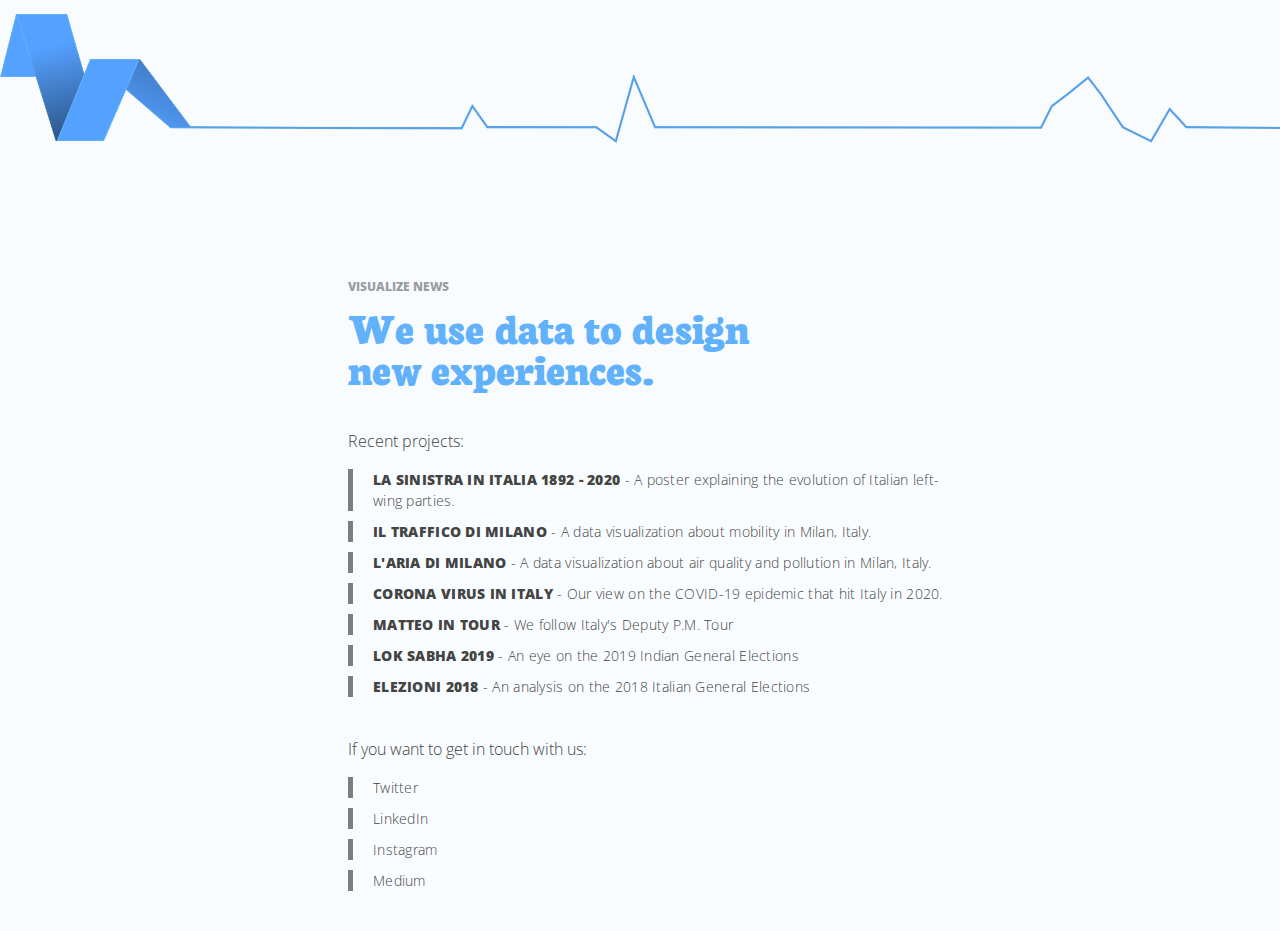
==== docs/index.html @ fd68bafb "Update index.html" ====
<!doctype html>
<html>

<head>
    <meta charset="utf-8">
    <meta name="google-site-verification" content="AcN5nJfx7fPZGibHYGf-RwRnGPdLOHXNMT0i27GuPGc">
    <meta name="viewport" content="width=device-width,initial-scale=1,minimum-scale=1,maximum-scale=5,user-scalable=1">
    <meta name="theme-color" content="#62B1FD">
    <meta http-equiv="X-UA-Compatible" content="IE=edge">
    <meta name="mobile-web-app-capable" content="yes">
    <meta name="apple-mobile-web-app-capable" content="yes">
    <title>Visualize News</title>

    <link href="https://fonts.googleapis.com/css?family=Neuton:800|Open+Sans:300,800&amp;subset=latin-ext" rel="stylesheet">

    <style>
        body {
            background: #f9fcff url(title4x.png) top left no-repeat;
            background-size: contain;
            color: #444;
            font-family: 'Open Sans', sans-serif;
            font-size: 16px;
            font-weight: 300;
            line-height: 1.5;
            min-height: 100%;
            padding-top: 10vh;
            position: relative;
            width: 100%;
        }
        
        @media screen and (min-width:960px) {
            body {
                padding-top: 20vh;
            }
        }
        
        @media screen and (min-width:1280px) {
            body {
                padding-top: 30vh;
            }
        }
        
        article {
            display: block;
            margin: 0 auto;
            max-width: 600px;
            width: 85%;
        }
        
        h1 {
            color: rgba(0, 0, 0, .4);
            font-size: 12px;
            font-weight: 800;
            letter-spacing: .002em;
            margin: 0 0 10px 0;
            text-transform: uppercase;
        }
        
        h2 {
            color: #62B1FD;
            font-family: 'Neuton', serif;
            font-size: 46px;
            font-weight: 800;
            letter-spacing: .002em;
            line-height: .9;
            margin: 0 0 40px 0;
            max-width: 450px;
        }
        
        ul,
        li {
            list-style: none;
            margin: 0;
            padding: 0;
        }
        
        ul {
            margin-bottom: 40px;
        }
        
        li {
            margin-bottom: 10px;
        }
        
        li a {
            background: rgba(255, 255, 255, .25);
            border-left: 5px solid rgba(0, 0, 0, 0.5);
            color: #444;
            display: block;
            font-size: 14px;
            letter-spacing: .02em;
            padding-left: 20px;
            text-decoration: none;
        }
        
        li a:hover,
        li a:active {
            background: rgba(0, 0, 0, .02);
            border-left-color: #62B1FD;
            color: #62B1FD;
        }
        
        li a strong {
            font-weight: 800;
            text-transform: uppercase;
        }
    </style>
</head>

<body>

    <article>
        <header>
            <h1>Visualize News</h1>

            <h2>We use data to design new experiences.</h2>
        </header>
        <div>
            <p>Recent projects:</p>

            <ul>
                <li><a href="https://storiadellasinistra.visualize.news/"><strong>La Sinistra in Italia 1892 - 2020</strong> - A poster explaining the evolution of Italian left-wing parties.</a></li>
                <li><a href="https://traffico.mia.mi.it/"><strong>Il Traffico di Milano</strong> - A data visualization about mobility in Milan, Italy.</a></li>
                <li><a href="https://aria.mia.mi.it/"><strong>L'aria di Milano</strong> - A data visualization about air quality and pollution in Milan, Italy.</a></li>
                <li><a href="https://coronavirus.visualize.news/"><strong>Corona Virus in Italy</strong> - Our view on the COVID-19 epidemic that hit Italy in 2020.</a></li>
                <li><a href="https://matteointour.visualize.news/"><strong>Matteo in Tour</strong> - We follow Italy's Deputy P.M. Tour</a></li>
                <li><a href="https://india.visualize.news/"><strong>Lok Sabha 2019</strong> - An eye on the 2019 Indian General Elections</a></li>
                <li><a href="https://2018.elezioni.io/"><strong>Elezioni 2018</strong> - An analysis on the 2018 Italian General Elections</a></li>
            </ul>

            <p>If you want to get in touch with us:</p>

            <ul>
                <li><a href="https://twitter.com/visualizenews">Twitter</a></li>
                <li><a href="https://www.linkedin.com/company/visualizenews">LinkedIn</a></li>
                <li><a href="https://www.instagram.com/visualizenews/">Instagram</li>
                <li><a href="https://medium.com/visualize-news">Medium</a></li>
            </ul>
        </div>
    </article>



    <!-- Global site tag (gtag.js) - Google Analytics -->
    <script async src="https://www.googletagmanager.com/gtag/js?id=UA-137198797-3"></script>
    <script>
        window.dataLayer = window.dataLayer || [];

        function gtag() {
            dataLayer.push(arguments);
        }
        gtag('js', new Date());
        gtag('config', 'UA-137198797-3');
    </script>



</body>

</html>
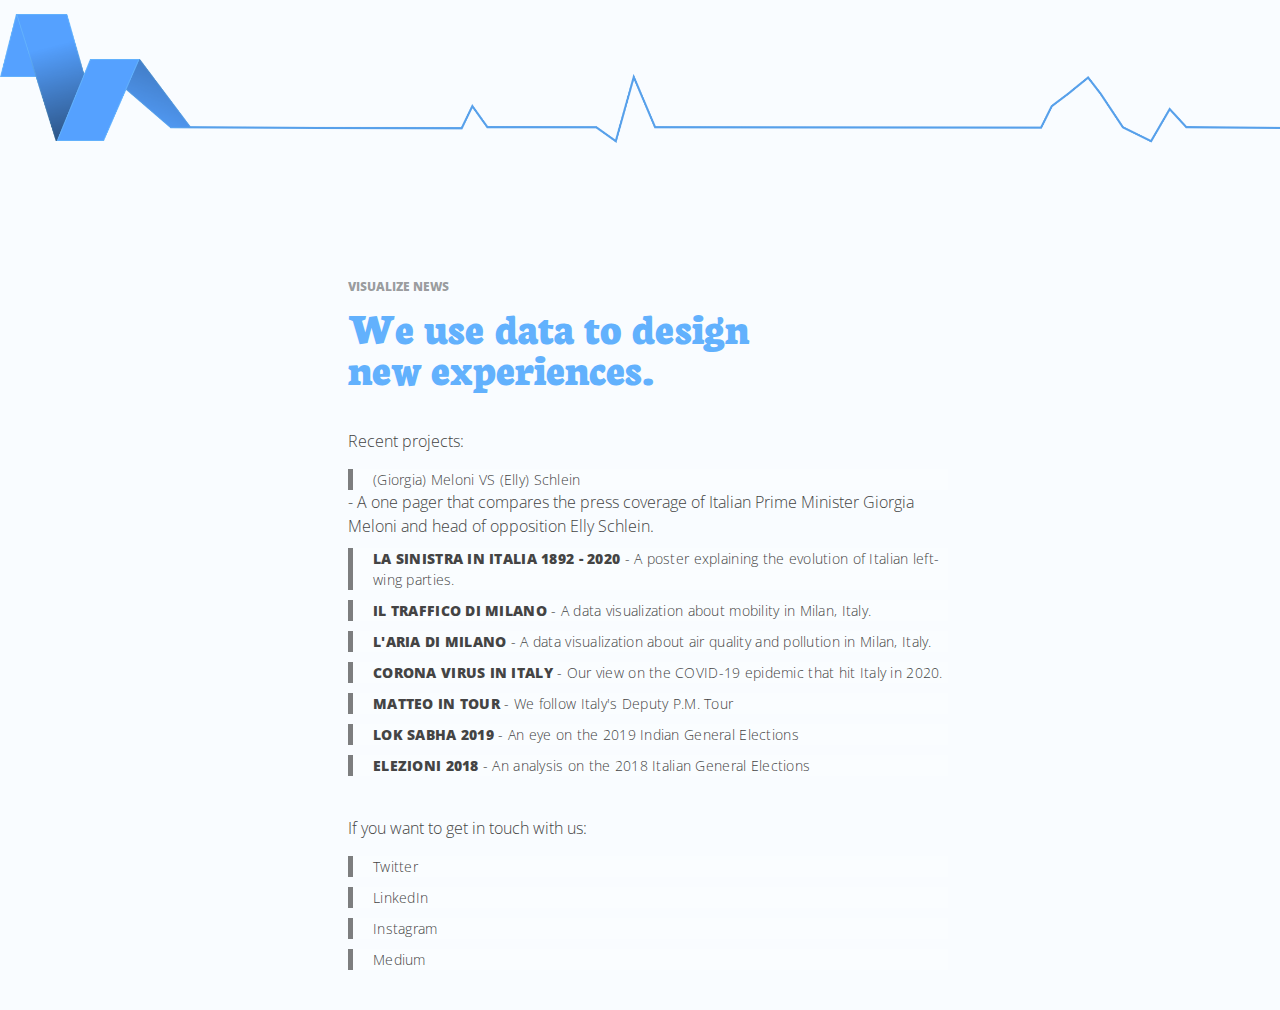
==== commit 328aab1c: "Added Meloni vs Schlein" ====
--- a/docs/index.html
+++ b/docs/index.html
@@ -10,7 +10,6 @@
     <meta name="mobile-web-app-capable" content="yes">
     <meta name="apple-mobile-web-app-capable" content="yes">
     <title>Visualize News</title>
-
     <link href="https://fonts.googleapis.com/css?family=Neuton:800|Open+Sans:300,800&amp;subset=latin-ext" rel="stylesheet">
 
     <style>
@@ -119,9 +118,10 @@
             <p>Recent projects:</p>
 
             <ul>
+                <li><a href="https://meloni-vs-schlein.visualize.news/" target="_meloni">(Giorgia) Meloni VS (Elly) Schlein</a> - A one pager that compares the press coverage of Italian Prime Minister Giorgia Meloni and head of opposition Elly Schlein.</li>
                 <li><a href="https://storiadellasinistra.visualize.news/"><strong>La Sinistra in Italia 1892 - 2020</strong> - A poster explaining the evolution of Italian left-wing parties.</a></li>
                 <li><a href="https://traffico.mia.mi.it/"><strong>Il Traffico di Milano</strong> - A data visualization about mobility in Milan, Italy.</a></li>
-                <li><a href="https://aria.mia.mi.it/"><strong>L'aria di Milano</strong> - A data visualization about air quality and pollution in Milan, Italy.</a></li>
+                <li><a href="https://simonelippolis.com/archived/l-aria-di-milano/"><strong>L'aria di Milano</strong> - A data visualization about air quality and pollution in Milan, Italy.</a></li>
                 <li><a href="https://coronavirus.visualize.news/"><strong>Corona Virus in Italy</strong> - Our view on the COVID-19 epidemic that hit Italy in 2020.</a></li>
                 <li><a href="https://matteointour.visualize.news/"><strong>Matteo in Tour</strong> - We follow Italy's Deputy P.M. Tour</a></li>
                 <li><a href="https://india.visualize.news/"><strong>Lok Sabha 2019</strong> - An eye on the 2019 Indian General Elections</a></li>
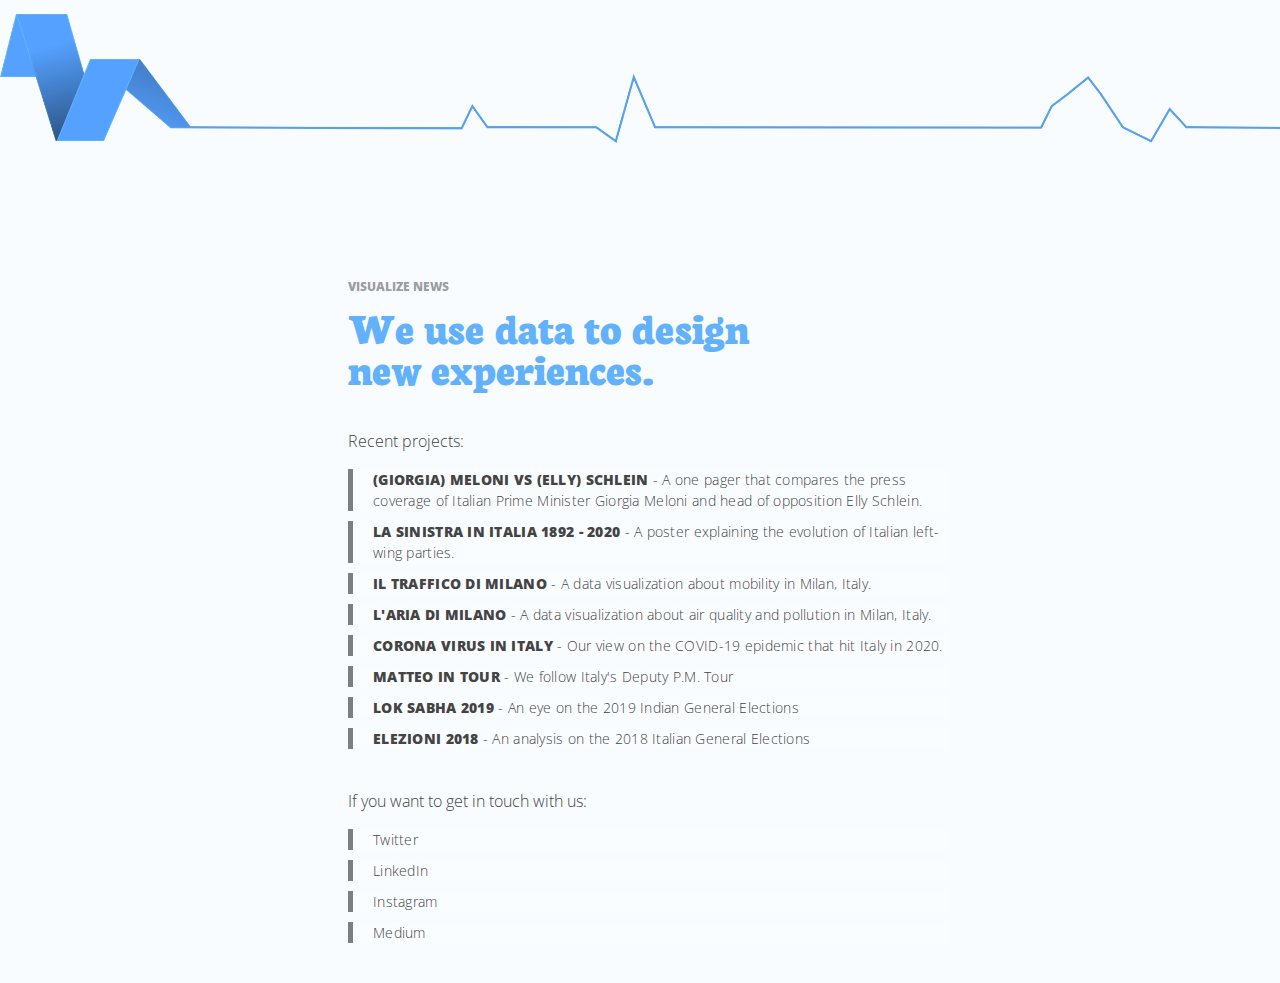
==== commit ed200be3: "Added Meloni vs Schlein" ====
--- a/docs/index.html
+++ b/docs/index.html
@@ -118,7 +118,7 @@
             <p>Recent projects:</p>
 
             <ul>
-                <li><a href="https://meloni-vs-schlein.visualize.news/" target="_meloni">(Giorgia) Meloni VS (Elly) Schlein</a> - A one pager that compares the press coverage of Italian Prime Minister Giorgia Meloni and head of opposition Elly Schlein.</li>
+                <li><a href="https://meloni-vs-schlein.visualize.news/"><strong>(Giorgia) Meloni VS (Elly) Schlein</strong> - A one pager that compares the press coverage of Italian Prime Minister Giorgia Meloni and head of opposition Elly Schlein.</a></li>
                 <li><a href="https://storiadellasinistra.visualize.news/"><strong>La Sinistra in Italia 1892 - 2020</strong> - A poster explaining the evolution of Italian left-wing parties.</a></li>
                 <li><a href="https://traffico.mia.mi.it/"><strong>Il Traffico di Milano</strong> - A data visualization about mobility in Milan, Italy.</a></li>
                 <li><a href="https://simonelippolis.com/archived/l-aria-di-milano/"><strong>L'aria di Milano</strong> - A data visualization about air quality and pollution in Milan, Italy.</a></li>
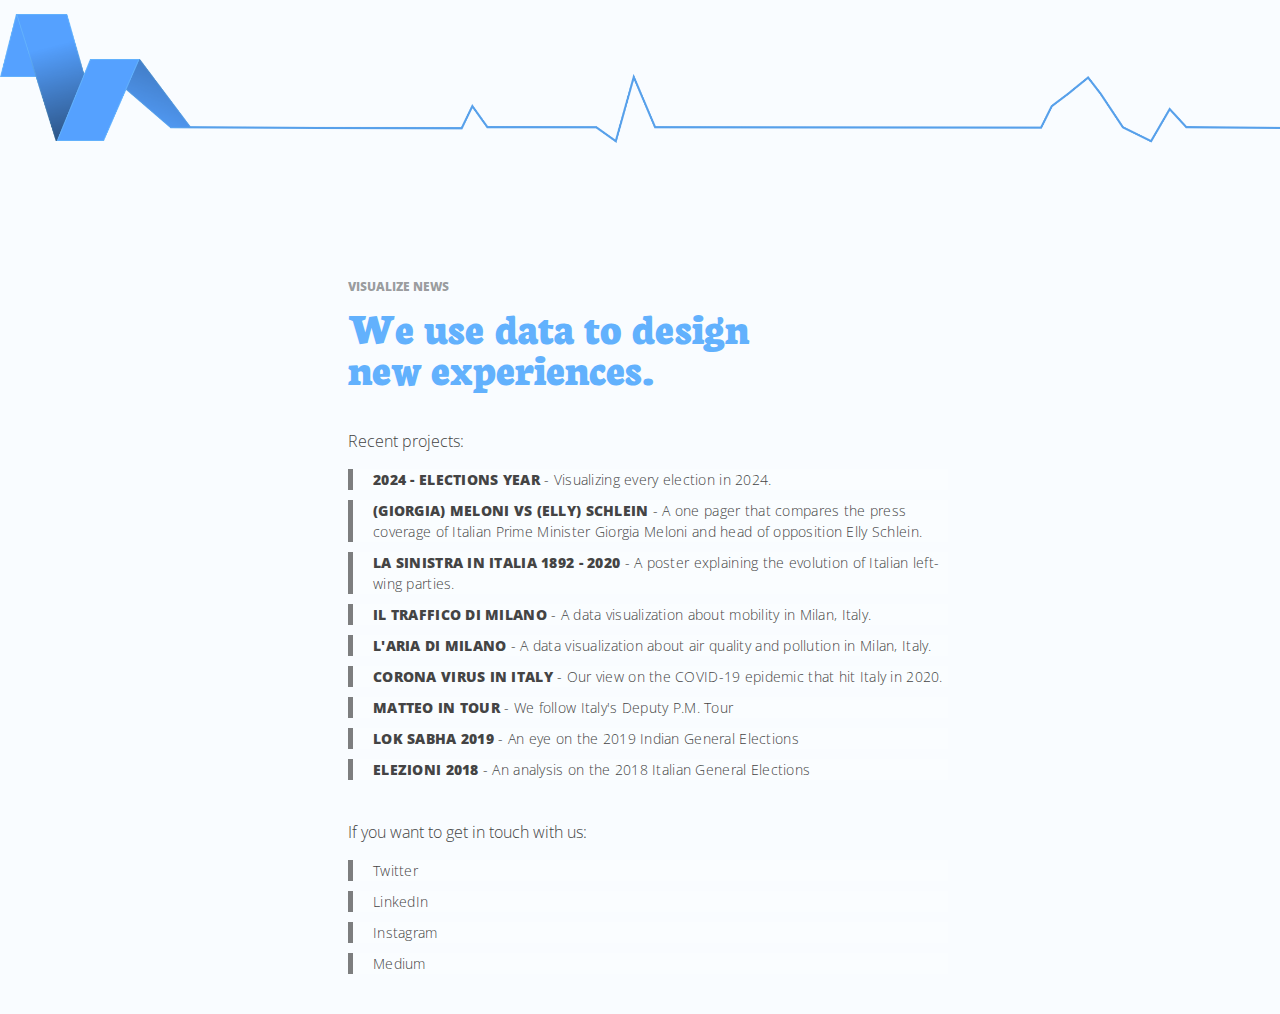
==== commit 251936d7: "added 2024.visualize.news" ====
--- a/docs/index.html
+++ b/docs/index.html
@@ -26,26 +26,26 @@
             position: relative;
             width: 100%;
         }
-        
+
         @media screen and (min-width:960px) {
             body {
                 padding-top: 20vh;
             }
         }
-        
+
         @media screen and (min-width:1280px) {
             body {
                 padding-top: 30vh;
             }
         }
-        
+
         article {
             display: block;
             margin: 0 auto;
             max-width: 600px;
             width: 85%;
         }
-        
+
         h1 {
             color: rgba(0, 0, 0, .4);
             font-size: 12px;
@@ -54,7 +54,7 @@
             margin: 0 0 10px 0;
             text-transform: uppercase;
         }
-        
+
         h2 {
             color: #62B1FD;
             font-family: 'Neuton', serif;
@@ -65,22 +65,22 @@
             margin: 0 0 40px 0;
             max-width: 450px;
         }
-        
+
         ul,
         li {
             list-style: none;
             margin: 0;
             padding: 0;
         }
-        
+
         ul {
             margin-bottom: 40px;
         }
-        
+
         li {
             margin-bottom: 10px;
         }
-        
+
         li a {
             background: rgba(255, 255, 255, .25);
             border-left: 5px solid rgba(0, 0, 0, 0.5);
@@ -91,14 +91,14 @@
             padding-left: 20px;
             text-decoration: none;
         }
-        
+
         li a:hover,
         li a:active {
             background: rgba(0, 0, 0, .02);
             border-left-color: #62B1FD;
             color: #62B1FD;
         }
-        
+
         li a strong {
             font-weight: 800;
             text-transform: uppercase;
@@ -118,6 +118,7 @@
             <p>Recent projects:</p>
 
             <ul>
+                <li><a href="https://2024.visualize.news/"><strong>2024 - Elections Year</strong> - Visualizing every election in 2024.</a></li>
                 <li><a href="https://meloni-vs-schlein.visualize.news/"><strong>(Giorgia) Meloni VS (Elly) Schlein</strong> - A one pager that compares the press coverage of Italian Prime Minister Giorgia Meloni and head of opposition Elly Schlein.</a></li>
                 <li><a href="https://storiadellasinistra.visualize.news/"><strong>La Sinistra in Italia 1892 - 2020</strong> - A poster explaining the evolution of Italian left-wing parties.</a></li>
                 <li><a href="https://traffico.mia.mi.it/"><strong>Il Traffico di Milano</strong> - A data visualization about mobility in Milan, Italy.</a></li>
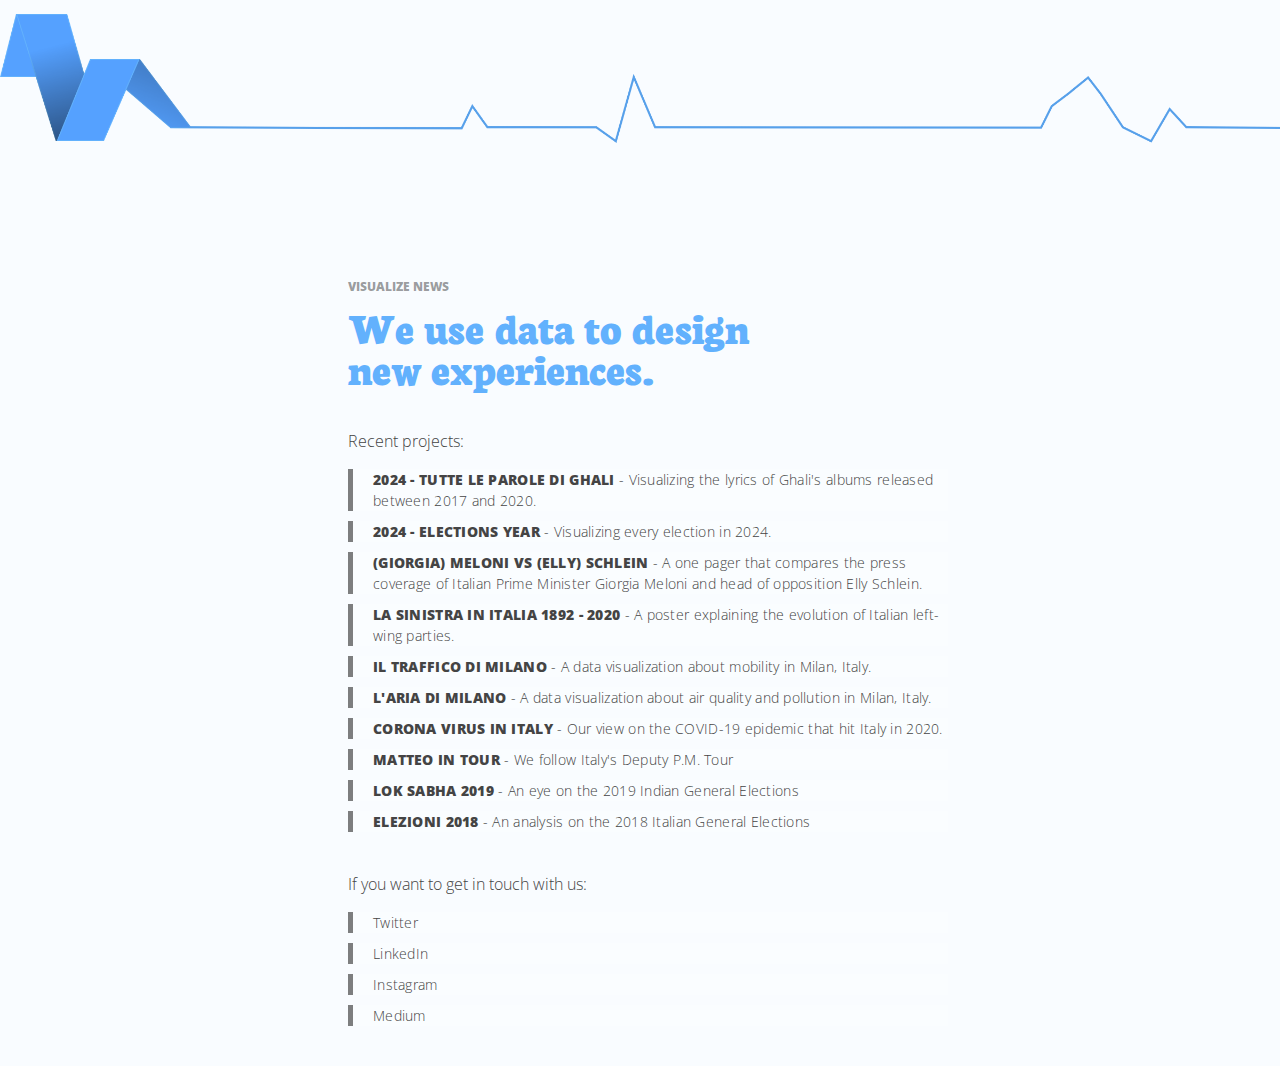
==== commit 5bdf3bdc: "Update index.html" ====
--- a/docs/index.html
+++ b/docs/index.html
@@ -118,6 +118,7 @@
             <p>Recent projects:</p>
 
             <ul>
+                <li><a href="https://ghali.visualize.news/"><strong>2024 - Tutte le Parole di Ghali</strong> - Visualizing the lyrics of Ghali's albums released between 2017 and 2020.</a></li>
                 <li><a href="https://2024.visualize.news/"><strong>2024 - Elections Year</strong> - Visualizing every election in 2024.</a></li>
                 <li><a href="https://meloni-vs-schlein.visualize.news/"><strong>(Giorgia) Meloni VS (Elly) Schlein</strong> - A one pager that compares the press coverage of Italian Prime Minister Giorgia Meloni and head of opposition Elly Schlein.</a></li>
                 <li><a href="https://storiadellasinistra.visualize.news/"><strong>La Sinistra in Italia 1892 - 2020</strong> - A poster explaining the evolution of Italian left-wing parties.</a></li>
